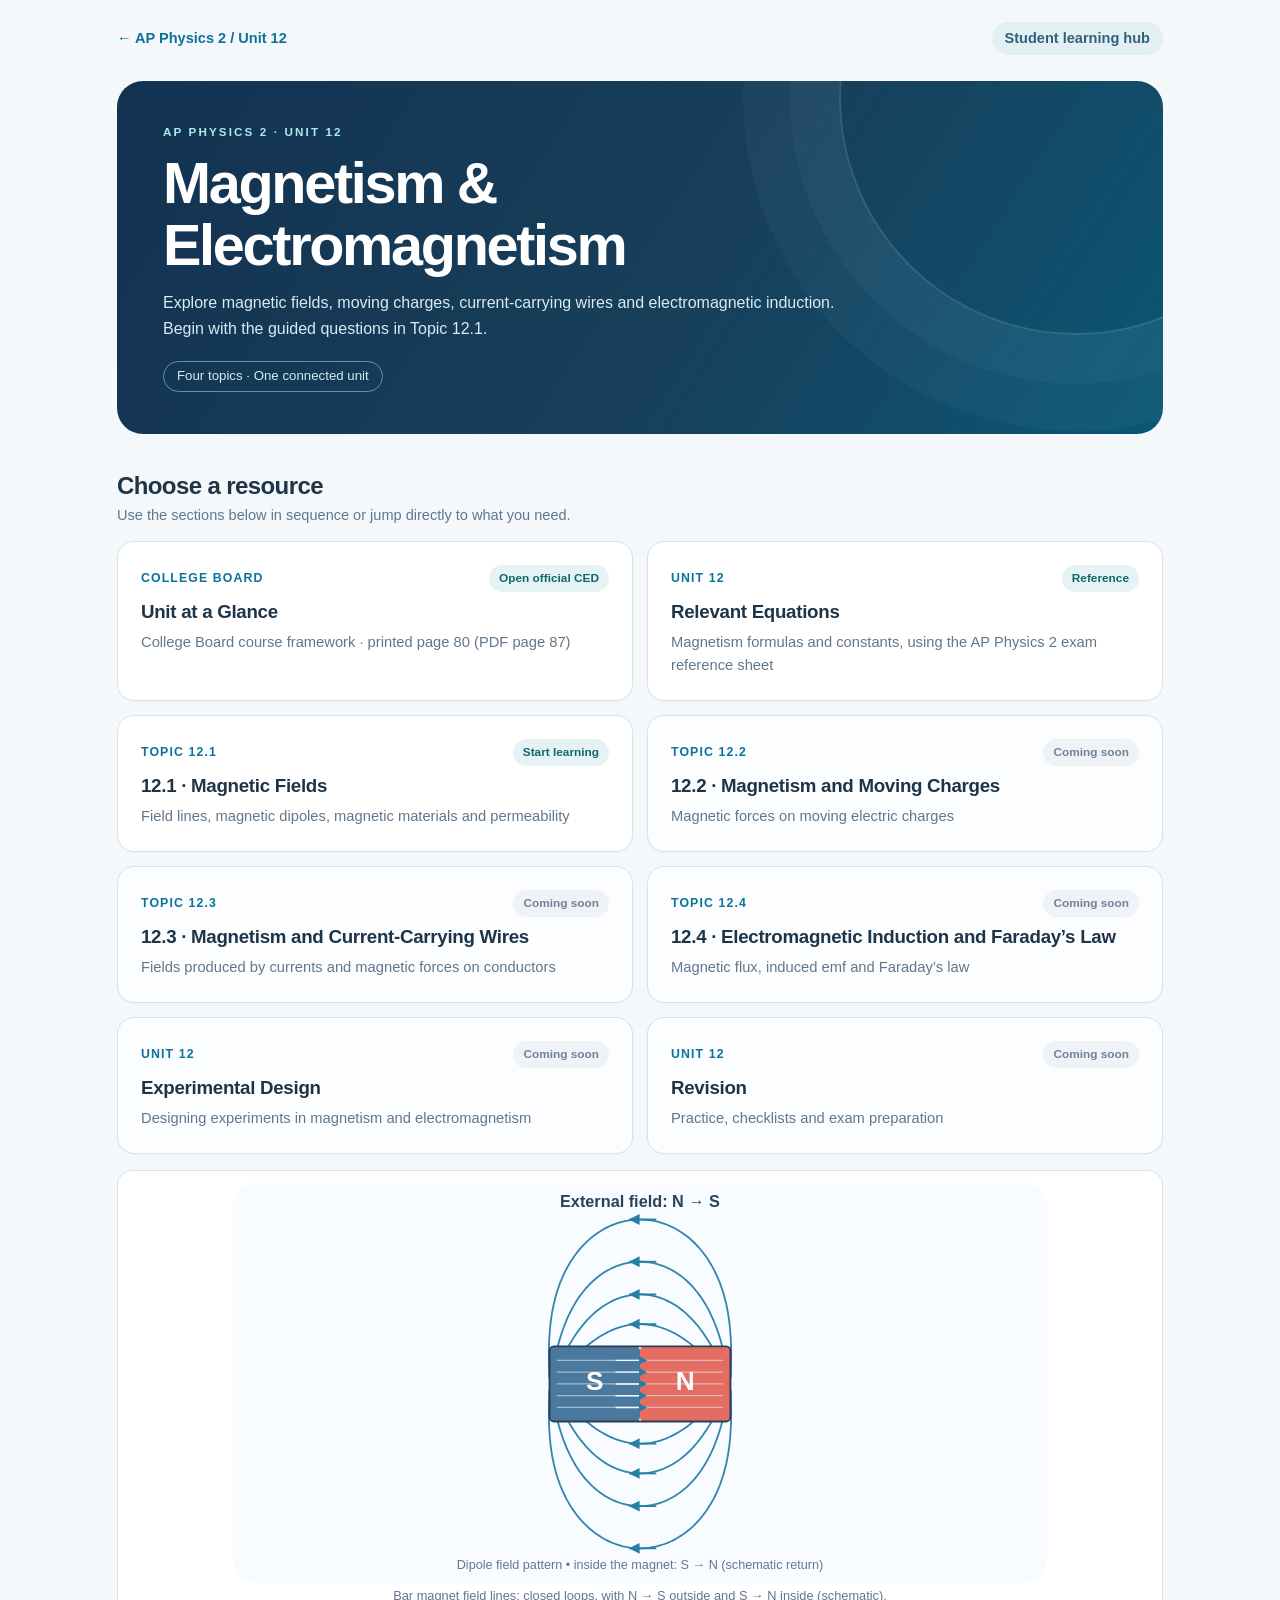
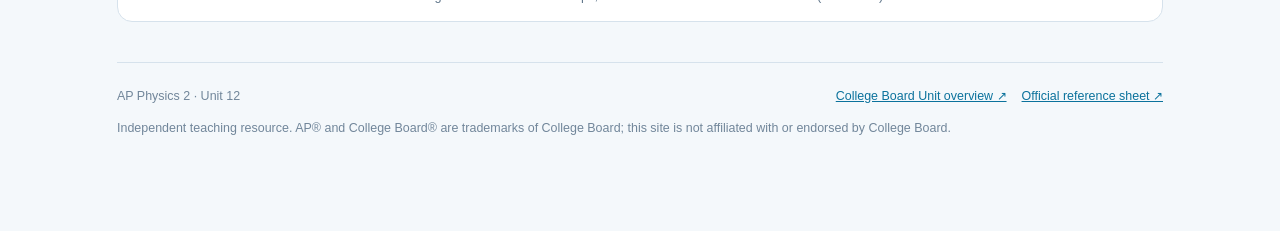
==== index.html @ 52f8101a "Add files via upload" ====
<!doctype html><html lang="en"><head><meta charset="utf-8"><meta name="viewport" content="width=device-width,initial-scale=1"><meta name="description" content="AP Physics 2 Unit 12: Magnetism and Electromagnetism student learning resources"><title>Magnetism &amp; Electromagnetism · AP Physics 2 U12</title><link rel="stylesheet" href="assets/styles.css"></head><body><main class="page"><nav class="topnav"><a href="index.html">← AP Physics 2 / Unit 12</a><span class="tag">Student learning hub</span></nav><header class="hero"><div class="eyebrow">AP Physics 2 · Unit 12</div><h1>Magnetism &amp;<br>Electromagnetism</h1><p>Explore magnetic fields, moving charges, current-carrying wires and electromagnetic induction. Begin with the guided questions in Topic 12.1.</p><span class="chip">Four topics · One connected unit</span></header><section class="sectionheading"><div><h2>Choose a resource</h2><p>Use the sections below in sequence or jump directly to what you need.</p></div></section><section class="tiles"><a class="tile " href="https://apcentral.collegeboard.org/media/pdf/ap-physics-2-course-and-exam-description.pdf#page=87" target="_blank" rel="noopener"><div class="top"><span class="num">College Board</span><span class="pill ">Open official CED</span></div><h3>Unit at a Glance</h3><p>College Board course framework · printed page 80 (PDF page 87)</p></a><a class="tile " href="equations.html" ><div class="top"><span class="num">Unit 12</span><span class="pill ">Reference</span></div><h3>Relevant Equations</h3><p>Magnetism formulas and constants, using the AP Physics 2 exam reference sheet</p></a><a class="tile " href="12.1/index.html" ><div class="top"><span class="num">Topic 12.1</span><span class="pill ">Start learning</span></div><h3>12.1 · Magnetic Fields</h3><p>Field lines, magnetic dipoles, magnetic materials and permeability</p></a><a class="tile coming" href="12.2/index.html" ><div class="top"><span class="num">Topic 12.2</span><span class="pill future">Coming soon</span></div><h3>12.2 · Magnetism and Moving Charges</h3><p>Magnetic forces on moving electric charges</p></a><a class="tile coming" href="12.3/index.html" ><div class="top"><span class="num">Topic 12.3</span><span class="pill future">Coming soon</span></div><h3>12.3 · Magnetism and Current-Carrying Wires</h3><p>Fields produced by currents and magnetic forces on conductors</p></a><a class="tile coming" href="12.4/index.html" ><div class="top"><span class="num">Topic 12.4</span><span class="pill future">Coming soon</span></div><h3>12.4 · Electromagnetic Induction and Faraday’s Law</h3><p>Magnetic flux, induced emf and Faraday’s law</p></a><a class="tile coming" href="experimental-design/index.html" ><div class="top"><span class="num">Unit 12</span><span class="pill future">Coming soon</span></div><h3>Experimental Design</h3><p>Designing experiments in magnetism and electromagnetism</p></a><a class="tile coming" href="revision/index.html" ><div class="top"><span class="num">Unit 12</span><span class="pill future">Coming soon</span></div><h3>Revision</h3><p>Practice, checklists and exam preparation</p></a></section><figure class="figure"><img src="assets/bar_magnet_field.svg" alt="Bar magnet with closed field loops: field points from north to south outside, and south to north inside"><figcaption>Bar magnet field lines: closed loops, with N → S outside and S → N inside (schematic).</figcaption></figure><footer class="footer"><div class="footlinks"><span>AP Physics 2 · Unit 12</span><span class="spacer"></span><a href="https://apcentral.collegeboard.org/media/pdf/ap-physics-2-course-and-exam-description.pdf#page=87" target="_blank" rel="noopener">College Board Unit overview ↗</a><a href="https://apcentral.collegeboard.org/media/pdf/ap-physics-2-equations-sheet.pdf" target="_blank" rel="noopener">Official reference sheet ↗</a></div><p>Independent teaching resource. AP® and College Board® are trademarks of College Board; this site is not affiliated with or endorsed by College Board.</p></footer></main></body></html>
---- assets/styles.css ----
:root{--navy:#122b43;--ink:#1e3447;--blue:#0b729c;--aqua:#ccecf1;--coral:#de615c;--paper:#f4f8fb;--line:#d6e2ec;--muted:#61778b;--green:#107e6e;--red:#a93333;--radius:17px}
*{box-sizing:border-box}html{scroll-behavior:smooth}body{margin:0;background:var(--paper);color:var(--ink);font-family:Inter,ui-sans-serif,-apple-system,BlinkMacSystemFont,"Segoe UI",Arial,sans-serif;line-height:1.57}a{color:var(--blue)}a:focus-visible,button:focus-visible,input:focus-visible{outline:3px solid #e3a33a;outline-offset:3px} .page{max-width:1090px;margin:auto;padding:0 22px 56px}.topnav{display:flex;justify-content:space-between;align-items:center;gap:12px;padding:22px 0;color:#42687f;font-size:.91rem}.topnav a{text-decoration:none;font-weight:750}.topnav .tag{display:inline-block;background:#e2eff5;border-radius:20px;padding:5px 13px;font-weight:700;color:#336078}.hero{background:linear-gradient(123deg,#123251,#183f5a 56%,#0b5775);border-radius:26px;color:white;padding:42px 46px;margin:4px 0 28px;position:relative;overflow:hidden}.hero:after{content:"";position:absolute;right:-150px;top:-220px;border:2px solid rgba(175,232,239,.18);border-radius:50%;width:470px;height:470px;box-shadow:0 0 0 49px rgba(178,227,242,.04),0 0 0 96px rgba(178,227,242,.04)}.eyebrow{font-size:.73rem;font-weight:800;letter-spacing:.18em;text-transform:uppercase;color:#a7eced}.hero h1{font-size:clamp(2rem,4.5vw,3.6rem);line-height:1.07;letter-spacing:-.04em;max-width:700px;margin:12px 0 14px}.hero p{max-width:680px;color:#d9eaf3;margin:0}.hero .chip{display:inline-flex;gap:8px;align-items:center;border:1px solid #5c93a5;border-radius:20px;color:#cceef5;padding:4px 13px;margin-top:20px;font-size:.83rem}.sectionheading{display:flex;align-items:end;justify-content:space-between;gap:20px;margin:33px 0 14px}.sectionheading h2{margin:0;font-size:1.5rem;letter-spacing:-.025em}.sectionheading p{margin:0;color:var(--muted);font-size:.91rem}.tiles{display:grid;grid-template-columns:repeat(2,minmax(0,1fr));gap:14px}.tile,.panel,.qcard,.quiz-item{background:white;border:1px solid var(--line);border-radius:var(--radius);box-shadow:0 1px 2px #12325106}.tile{padding:23px;text-decoration:none;color:inherit;display:flex;flex-direction:column;gap:8px;transition:transform .16s,box-shadow .16s}.tile:not(.coming):hover{transform:translateY(-2px);box-shadow:0 13px 26px #12325113}.tile .top{display:flex;align-items:center;justify-content:space-between;gap:10px}.tile h3{font-size:1.17rem;line-height:1.25;letter-spacing:-.015em;margin:0}.tile p{margin:0;font-size:.92rem;color:var(--muted)}.tile .num{font-size:.77rem;text-transform:uppercase;letter-spacing:.09em;font-weight:850;color:var(--blue)}.pill{display:inline-block;background:#e5f3f4;color:#11666e;font-size:.74rem;font-weight:750;border-radius:50px;padding:4px 10px;white-space:nowrap}.pill.future{background:#eff2f6;color:#718397}.tile.coming{background:#fcfdff}.tile.wide{grid-column:span 2}.panel{padding:23px 26px;margin:19px 0}.panel h2,.panel h3{margin:0 0 9px;letter-spacing:-.012em}.panel p{margin:6px 0}.actionrow{display:flex;flex-wrap:wrap;gap:9px;margin:18px 0}.btn{display:inline-flex;justify-content:center;align-items:center;gap:7px;border:1px solid #bdd4e0;background:white;border-radius:11px;color:var(--navy);padding:11px 16px;font:inherit;font-weight:750;font-size:.9rem;cursor:pointer;text-decoration:none}.btn.primary{background:#086d95;color:white;border-color:#086d95}.btn:hover{filter:brightness(.97)}.btn.dark{background:#17354f;border-color:#17354f;color:white}.figure{background:#fff;border:1px solid var(--line);padding:12px 12px 8px;margin:16px 0;border-radius:15px}.figure img{display:block;width:100%;height:auto;max-height:400px;object-fit:contain}.figure figcaption{font-size:.8rem;color:var(--muted);text-align:center;padding:3px 0 6px}.group-label{margin:28px 0 11px;font-size:.82rem;font-weight:900;letter-spacing:.13em;text-transform:uppercase;color:var(--blue)}.qcard{padding:21px 22px;margin-bottom:13px}.qtop{display:flex;gap:13px}.qnumber{flex:0 0 auto;font-size:.79rem;font-weight:850;color:white;background:#12698e;border-radius:9px;width:35px;height:35px;display:flex;justify-content:center;align-items:center}.qcard h3{margin:2px 0 10px;line-height:1.4;font-size:1.04rem}.reveal{display:none;background:#eef7f8;border-left:4px solid #269aa5;padding:13px 16px;margin-top:14px;border-radius:0 10px 10px 0}.reveal.visible{display:block}.reveal p{margin:0}.qcard .btn{padding:8px 13px;font-size:.83rem}.mini-fig{max-width:640px;margin:10px 0 0;background:#f6fafc;border-radius:12px;border:1px solid var(--line);padding:6px}.mini-fig img{width:100%;display:block}.intro{font-size:.98rem;color:#435d70}.equation{background:white;border:1px solid var(--line);border-radius:12px;padding:10px 16px;margin:7px 0}.equation img{display:block;width:auto;max-width:100%;height:55px}.eq-label{font-weight:750;color:var(--navy);font-size:.89rem}.eq-grid{display:grid;grid-template-columns:1fr 1fr;gap:13px}.small{font-size:.84rem;color:var(--muted)}.muted{color:var(--muted)}.formula{white-space:nowrap;font-weight:700}.quiztoolbar{display:flex;flex-wrap:wrap;gap:15px;align-items:center;justify-content:space-between;margin:14px 0}.mode{display:flex;gap:9px;align-items:center;flex-wrap:wrap}.mode label{background:#f4f7fa;border:1px solid var(--line);border-radius:11px;padding:8px 10px;font-size:.88rem;cursor:pointer}.quiz-item{padding:19px 21px;margin:12px 0}.quiz-item h4{margin:0 0 12px;font-size:1rem}.choices{display:grid;grid-template-columns:1fr 1fr;gap:9px}.choice{display:flex;align-items:flex-start;gap:8px;border:1px solid var(--line);padding:10px 12px;border-radius:11px;cursor:pointer;font-size:.9rem}.choice:has(input:checked){border-color:#248eb3;background:#eef8fc}.choice input{margin:4px 2px 0 0;accent-color:#0d7ca1}.feedback{display:none;padding:11px 13px;margin-top:12px;border-radius:10px;font-size:.89rem}.feedback.show{display:block}.feedback.correct{background:#e7f5ef;color:#146849}.feedback.incorrect{background:#fff0ee;color:#943b38}.quiz-item .actions{display:flex;align-items:center;justify-content:space-between;margin-top:11px;gap:10px}.score{padding:20px 24px;background:#e7f4f6;border:1px solid #bedee5;border-radius:16px;font-weight:750;margin:18px 0;display:none}.score.show{display:block}.prep{display:none}.prep.visible{display:block}.prep li{padding:4px 0}.footer{padding:24px 0;border-top:1px solid var(--line);color:#71869a;font-size:.78rem;margin-top:40px}.footlinks{display:flex;gap:15px;flex-wrap:wrap}.spacer{flex:1}.notes-grid{display:grid;grid-template-columns:1fr 1fr;gap:18px}.tiny{font-size:.76rem}.backtop{font-weight:700}.disabled{opacity:.58;cursor:not-allowed}.up{text-decoration:none}.cominglink{pointer-events:none}.listing{padding-left:21px}.listing li{margin:6px 0}
@media(max-width:680px){.page{padding:0 14px 35px}.hero{padding:30px 25px}.tiles,.eq-grid,.notes-grid,.choices{grid-template-columns:1fr}.tile.wide{grid-column:auto}.sectionheading{display:block}.qcard{padding:17px}.panel{padding:18px}.topnav{font-size:.8rem}.equation img{height:47px}}
@media print{.hero{color:#102d46;background:#e5f0f5}.tile,.panel,.qcard,.quiz-item{box-shadow:none}.footer{display:none}body{background:white}}
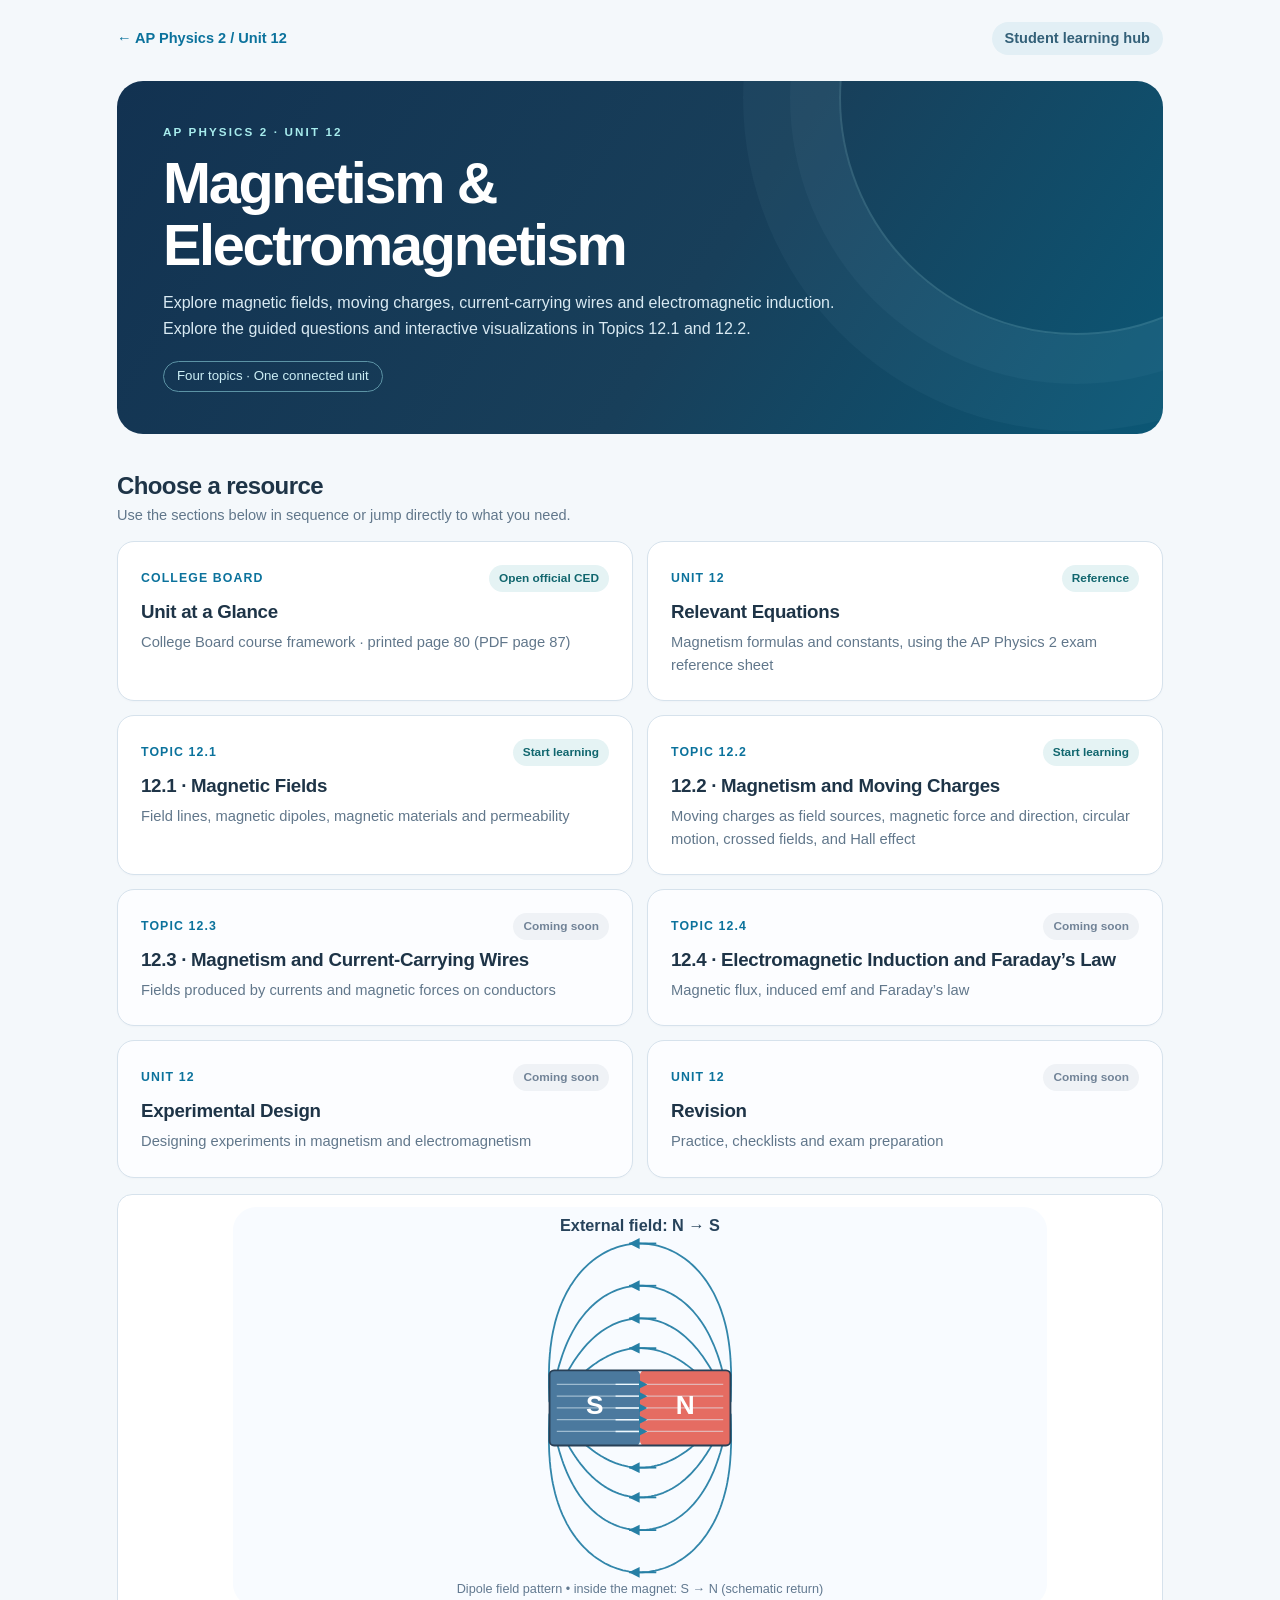
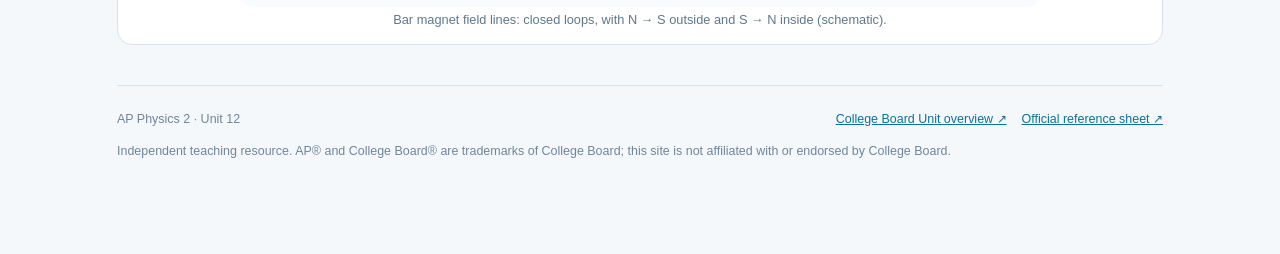
==== commit 5bc81bef: "Add files via upload" ====
--- a/index.html
+++ b/index.html
@@ -1 +1 @@
-<!doctype html><html lang="en"><head><meta charset="utf-8"><meta name="viewport" content="width=device-width,initial-scale=1"><meta name="description" content="AP Physics 2 Unit 12: Magnetism and Electromagnetism student learning resources"><title>Magnetism &amp; Electromagnetism · AP Physics 2 U12</title><link rel="stylesheet" href="assets/styles.css"></head><body><main class="page"><nav class="topnav"><a href="index.html">← AP Physics 2 / Unit 12</a><span class="tag">Student learning hub</span></nav><header class="hero"><div class="eyebrow">AP Physics 2 · Unit 12</div><h1>Magnetism &amp;<br>Electromagnetism</h1><p>Explore magnetic fields, moving charges, current-carrying wires and electromagnetic induction. Begin with the guided questions in Topic 12.1.</p><span class="chip">Four topics · One connected unit</span></header><section class="sectionheading"><div><h2>Choose a resource</h2><p>Use the sections below in sequence or jump directly to what you need.</p></div></section><section class="tiles"><a class="tile " href="https://apcentral.collegeboard.org/media/pdf/ap-physics-2-course-and-exam-description.pdf#page=87" target="_blank" rel="noopener"><div class="top"><span class="num">College Board</span><span class="pill ">Open official CED</span></div><h3>Unit at a Glance</h3><p>College Board course framework · printed page 80 (PDF page 87)</p></a><a class="tile " href="equations.html" ><div class="top"><span class="num">Unit 12</span><span class="pill ">Reference</span></div><h3>Relevant Equations</h3><p>Magnetism formulas and constants, using the AP Physics 2 exam reference sheet</p></a><a class="tile " href="12.1/index.html" ><div class="top"><span class="num">Topic 12.1</span><span class="pill ">Start learning</span></div><h3>12.1 · Magnetic Fields</h3><p>Field lines, magnetic dipoles, magnetic materials and permeability</p></a><a class="tile coming" href="12.2/index.html" ><div class="top"><span class="num">Topic 12.2</span><span class="pill future">Coming soon</span></div><h3>12.2 · Magnetism and Moving Charges</h3><p>Magnetic forces on moving electric charges</p></a><a class="tile coming" href="12.3/index.html" ><div class="top"><span class="num">Topic 12.3</span><span class="pill future">Coming soon</span></div><h3>12.3 · Magnetism and Current-Carrying Wires</h3><p>Fields produced by currents and magnetic forces on conductors</p></a><a class="tile coming" href="12.4/index.html" ><div class="top"><span class="num">Topic 12.4</span><span class="pill future">Coming soon</span></div><h3>12.4 · Electromagnetic Induction and Faraday’s Law</h3><p>Magnetic flux, induced emf and Faraday’s law</p></a><a class="tile coming" href="experimental-design/index.html" ><div class="top"><span class="num">Unit 12</span><span class="pill future">Coming soon</span></div><h3>Experimental Design</h3><p>Designing experiments in magnetism and electromagnetism</p></a><a class="tile coming" href="revision/index.html" ><div class="top"><span class="num">Unit 12</span><span class="pill future">Coming soon</span></div><h3>Revision</h3><p>Practice, checklists and exam preparation</p></a></section><figure class="figure"><img src="assets/bar_magnet_field.svg" alt="Bar magnet with closed field loops: field points from north to south outside, and south to north inside"><figcaption>Bar magnet field lines: closed loops, with N → S outside and S → N inside (schematic).</figcaption></figure><footer class="footer"><div class="footlinks"><span>AP Physics 2 · Unit 12</span><span class="spacer"></span><a href="https://apcentral.collegeboard.org/media/pdf/ap-physics-2-course-and-exam-description.pdf#page=87" target="_blank" rel="noopener">College Board Unit overview ↗</a><a href="https://apcentral.collegeboard.org/media/pdf/ap-physics-2-equations-sheet.pdf" target="_blank" rel="noopener">Official reference sheet ↗</a></div><p>Independent teaching resource. AP® and College Board® are trademarks of College Board; this site is not affiliated with or endorsed by College Board.</p></footer></main></body></html>+<!doctype html><html lang="en"><head><meta charset="utf-8"><meta name="viewport" content="width=device-width,initial-scale=1"><meta name="description" content="AP Physics 2 Unit 12: Magnetism and Electromagnetism student learning resources"><title>Magnetism &amp; Electromagnetism · AP Physics 2 U12</title><link rel="stylesheet" href="assets/styles.css"></head><body><main class="page"><nav class="topnav"><a href="index.html">← AP Physics 2 / Unit 12</a><span class="tag">Student learning hub</span></nav><header class="hero"><div class="eyebrow">AP Physics 2 · Unit 12</div><h1>Magnetism &amp;<br>Electromagnetism</h1><p>Explore magnetic fields, moving charges, current-carrying wires and electromagnetic induction. Explore the guided questions and interactive visualizations in Topics 12.1 and 12.2.</p><span class="chip">Four topics · One connected unit</span></header><section class="sectionheading"><div><h2>Choose a resource</h2><p>Use the sections below in sequence or jump directly to what you need.</p></div></section><section class="tiles"><a class="tile " href="https://apcentral.collegeboard.org/media/pdf/ap-physics-2-course-and-exam-description.pdf#page=87" target="_blank" rel="noopener"><div class="top"><span class="num">College Board</span><span class="pill ">Open official CED</span></div><h3>Unit at a Glance</h3><p>College Board course framework · printed page 80 (PDF page 87)</p></a><a class="tile " href="equations.html" ><div class="top"><span class="num">Unit 12</span><span class="pill ">Reference</span></div><h3>Relevant Equations</h3><p>Magnetism formulas and constants, using the AP Physics 2 exam reference sheet</p></a><a class="tile " href="12.1/index.html" ><div class="top"><span class="num">Topic 12.1</span><span class="pill ">Start learning</span></div><h3>12.1 · Magnetic Fields</h3><p>Field lines, magnetic dipoles, magnetic materials and permeability</p></a><a class="tile" href="12.2/index.html" ><div class="top"><span class="num">Topic 12.2</span><span class="pill">Start learning</span></div><h3>12.2 · Magnetism and Moving Charges</h3><p>Moving charges as field sources, magnetic force and direction, circular motion, crossed fields, and Hall effect</p></a><a class="tile coming" href="12.3/index.html" ><div class="top"><span class="num">Topic 12.3</span><span class="pill future">Coming soon</span></div><h3>12.3 · Magnetism and Current-Carrying Wires</h3><p>Fields produced by currents and magnetic forces on conductors</p></a><a class="tile coming" href="12.4/index.html" ><div class="top"><span class="num">Topic 12.4</span><span class="pill future">Coming soon</span></div><h3>12.4 · Electromagnetic Induction and Faraday’s Law</h3><p>Magnetic flux, induced emf and Faraday’s law</p></a><a class="tile coming" href="experimental-design/index.html" ><div class="top"><span class="num">Unit 12</span><span class="pill future">Coming soon</span></div><h3>Experimental Design</h3><p>Designing experiments in magnetism and electromagnetism</p></a><a class="tile coming" href="revision/index.html" ><div class="top"><span class="num">Unit 12</span><span class="pill future">Coming soon</span></div><h3>Revision</h3><p>Practice, checklists and exam preparation</p></a></section><figure class="figure"><img src="assets/bar_magnet_field.svg" alt="Bar magnet with closed field loops: field points from north to south outside, and south to north inside"><figcaption>Bar magnet field lines: closed loops, with N → S outside and S → N inside (schematic).</figcaption></figure><footer class="footer"><div class="footlinks"><span>AP Physics 2 · Unit 12</span><span class="spacer"></span><a href="https://apcentral.collegeboard.org/media/pdf/ap-physics-2-course-and-exam-description.pdf#page=87" target="_blank" rel="noopener">College Board Unit overview ↗</a><a href="https://apcentral.collegeboard.org/media/pdf/ap-physics-2-equations-sheet.pdf" target="_blank" rel="noopener">Official reference sheet ↗</a></div><p>Independent teaching resource. AP® and College Board® are trademarks of College Board; this site is not affiliated with or endorsed by College Board.</p></footer></main></body></html>
